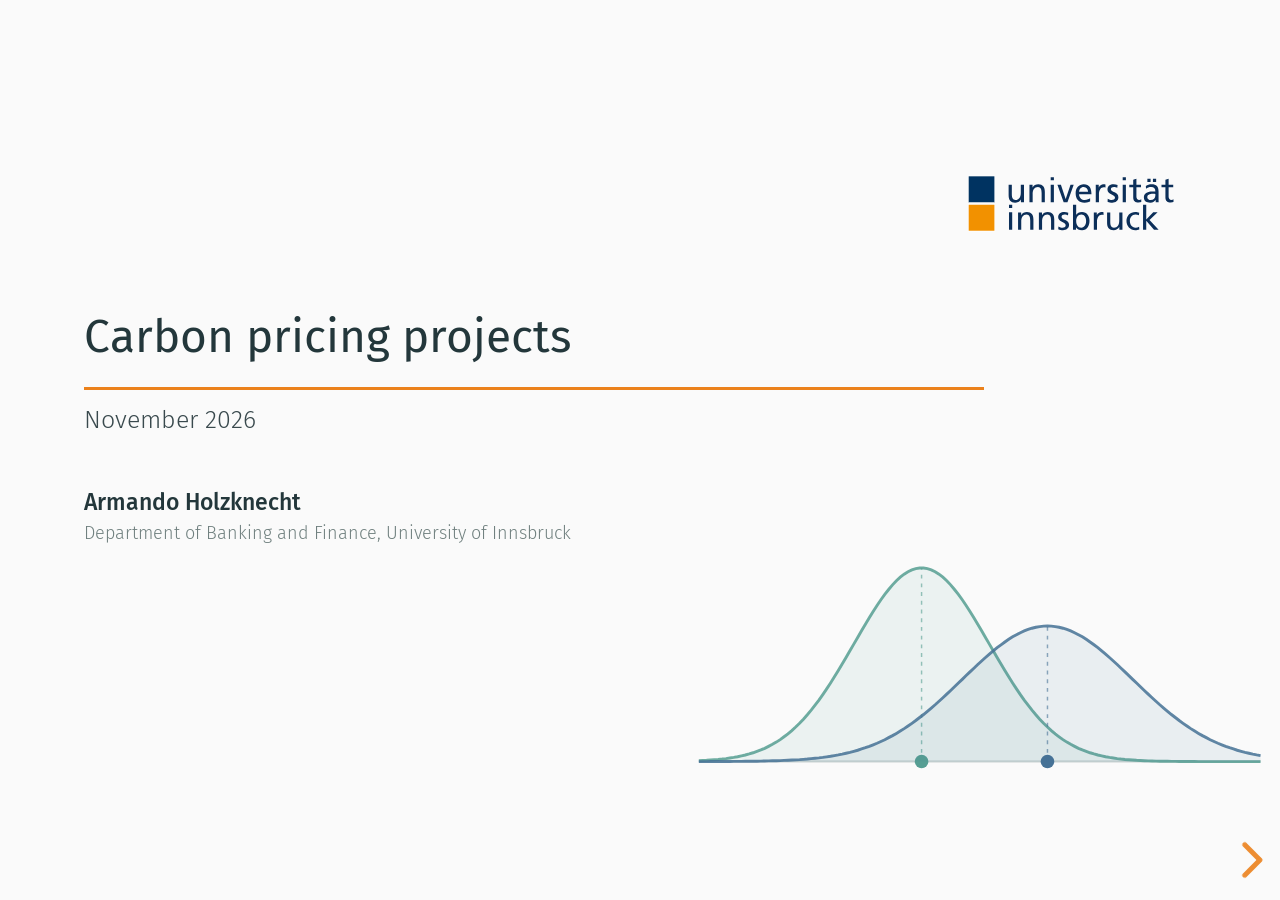
==== talks/2026-11-carbon-pricing/index.html @ 60857ce8 "Add combined carbon-pricing deck, linked from the MBS talk Co-Authored-By: Claude Opus 5.5 <noreply@" ====
<!doctype html>
<html lang="en">
<head>
<meta charset="utf-8">
<meta name="viewport" content="width=device-width, initial-scale=1.0">
<title>Carbon pricing projects</title>
<meta name="author" content="Armando Holzknecht">
<meta name="description" content="Slides on two carbon-pricing projects, November 2026. Prepared with the help of AI; speaker notes are AI-generated. Licensed under CC BY 4.0.">
<link rel="license" href="https://creativecommons.org/licenses/by/4.0/">
<link rel="stylesheet" href="lib/reset.css">
<link rel="stylesheet" href="lib/reveal.css">
<link rel="stylesheet" href="css/theme.css">
</head>
<body>
<div class="reveal">
  <div class="slides">

  <!-- ============ TITLE ============ -->
  <section data-no-chrome data-fig="title-deco">
    <div class="title-slide">
      <div class="title-deco figmount"></div>
      <div class="t-logo"><img src="assets/logos/uibk.svg" alt="University of Innsbruck"></div>
      <div class="title-main">
        <h1>Carbon pricing projects</h1>
        <div class="title-rule"></div>
        <div class="title-sub">November 2026</div>
        <div class="title-author">Armando Holzknecht</div>
        <div class="title-inst">Department of Banking and Finance, University of Innsbruck</div>
      </div>
    </div>
    <aside class="notes">
      Two projects on public support for carbon pricing: a many-designs study with 55 behavioral interventions on real-world
      support for carbon pricing in the U.S., and two preregistered studies on the Austrian Klimabonus, a salient carbon
      dividend, before and after its abolition.
    </aside>
  </section>

  <!-- ==================== PART 1 · MANYDESIGNSCARBON ==================== -->
  <!-- Source: the ManyDesignsCarbon deck in I:\Projects\MDC\_Presentation\reveal (slide text kept, frame titles as names,
       figures run unchanged through js/mdc-bridge.js) -->
  <section id="p1" data-no-chrome>
    <div class="section-slide p1">
      <h1>Fifty-five Crowdsourced Designs Assessing Carbon Pricing Support in the U.S.</h1>
      <div class="sec-authors">Armando Holzknecht<sup>*</sup>, Rene Schwaiger<sup>*</sup>, Esther Blanco, Jürgen Huber, Michael Kirchler, and 108 co-authors from 55 research teams</div>
      <div class="sec-links">
        <span>Nature Human Behaviour (forthcoming)</span><br>
        <span>Pre-registration (OSF):</span> <a href="https://osf.io/ujvdn">osf.io/ujvdn</a><br>
        <span>Interactive results and all 55 designs:</span> <a href="https://manydesignscarbon.online">manydesignscarbon.online</a>
      </div>
      <div class="secprog"><span></span></div>
    </div>
    <aside class="notes">
      * Joint first authors. Five project coordinators, 108 co-authors across 55 research teams, University of Innsbruck.
    </aside>
  </section>

  <!-- Motivation -->
  <section>
    <div class="frame">
      <div class="frametitle"><h2>Effective carbon pricing, limited public support</h2><div class="ftprog"><span></span></div></div>
      <div class="framebody">
        <ul class="blist">
          <li>A price on carbon is widely judged <b>effective and cost-efficient</b> <span class="cite">(Nordhaus 1992; Stechemesser et al. 2024)</span>, yet only <b>28%</b> of global emissions are priced, at ~<b>$19/t</b> against a social cost near <b>$120/t</b> <span class="cite">(World Bank 2025; EPA 2023)</span>.</li>
          <li>Prior evidence on the <b>effectiveness of nudges</b> in altering behavior raises concerns about <b>publication bias</b> and <b>backfiring</b> effects <span class="cite">(DellaVigna &amp; Linos 2022; Maier et al. 2022; Mertens et al. 2022)</span>.</li>
          <li>Most evidence focuses on <b>(pro-environmental) behavior</b> <span class="cite">(e.g., Allcott 2011; Tiefenbeck et al. 2019)</span>; support for <b>system-level policy</b>, measured with <b>real-world</b> outcomes, remains largely unexplored <span class="cite">(see Vlasceanu et al. 2024 and Dechezleprêtre et al. 2025 for stated support measures)</span>.</li>
        </ul>
        <div class="stmt fragment beamer" data-fragment-index="1" style="font-size:.74em">“What is the impact of behavioral interventions on <b>real-world support</b> for a price of carbon?”</div>
      </div>
    </div>
  </section>

  <!-- Many-designs approach -->
  <section>
    <div class="frame">
      <div class="frametitle"><h2>One question, many designs</h2><div class="ftprog"><span></span></div></div>
      <div class="framebody">
        <p class="lead">Instead of <i>“one team, one design, one dataset,”</i> the whole field designs the same experiment, run all at once <span class="cite">(Huber et al. 2023)</span>.</p>
        <ul class="blist">
          <li><b>Diverse by design:</b> many teams, randomly drawn from a pool of applicants (economics, psychology, and the behavioral sciences broadly), each contribute an <b>independent RCT</b> answering the exact same research question.</li>
          <li><b>Clean quantification of design heterogeneity</b> <span class="cite">(Holzmeister et al. 2024)</span>.</li>
        </ul>
        <div class="stmt fragment beamer" data-fragment-index="1">Each team designs an <b>intervention</b> and a <b>control</b> condition, and proposes an <b>observed real-world</b> outcome that measures support for carbon pricing.</div>
        <div class="statrow fragment beamer" data-fragment-index="1">
          <div class="stat"><span class="val">135</span><span class="lab">teams applied</span></div>
          <div class="stat"><span class="val accent">55</span><span class="lab">designs run</span></div>
          <div class="stat"><span class="val">19,558</span><span class="lab">US participants</span></div>
          <div class="stat"><span class="val">110</span><span class="lab">conditions (55×2)</span></div>
        </div>
      </div>
    </div>
  </section>

  <!-- Experimental protocol -->
  <section data-fig="mdc-flow">
    <div class="frame">
      <div class="frametitle"><h2>Experimental protocol</h2><div class="ftprog"><span></span></div></div>
      <div class="framebody"><div class="figwrap"><div class="figmount"></div></div></div>
    </div>
    <div class="fragment" data-figstep="1" style="display:none"></div>
    <div class="fragment" data-figstep="2" style="display:none"></div>
    <div class="fragment" data-figstep="3" style="display:none"></div>
    <div class="fragment" data-figstep="4" style="display:none"></div>
    <div class="fragment" data-figstep="5" style="display:none"></div>
  </section>

  <!-- Methodology -->
  <section data-fig="mdc-method">
    <div class="frame">
      <div class="frametitle"><h2>Methodology: standardize, then meta-analyze</h2><div class="ftprog"><span></span></div></div>
      <div class="framebody"><div class="figwrap"><div class="figmount"></div></div></div>
    </div>
    <div class="fragment" data-figstep="1" style="display:none"></div>
    <div class="fragment" data-figstep="2" style="display:none"></div>
    <div class="fragment" data-figstep="3" style="display:none"></div>
    <div class="fragment" data-figstep="4" style="display:none"></div>
  </section>

  <!-- Figure 1 -->
  <section data-fig="mdc-fig1">
    <div class="frame">
      <div class="frametitle"><h2>Intervention and outcome features</h2><div class="ftprog"><span></span></div></div>
      <div class="framebody"><div class="figwrap"><div class="figmount"></div></div></div>
    </div>
    <div class="fragment" data-figstep="1" style="display:none"></div>
    <div class="fragment" data-figstep="2" style="display:none"></div>
    <div class="fragment" data-figstep="3" style="display:none"></div>
    <div class="fragment" data-figstep="4" style="display:none"></div>
    <div class="fragment" data-figstep="5" style="display:none"></div>
    <div class="fragment" data-figstep="6" style="display:none"></div>
  </section>

  <!-- Figure 3 (forest) -->
  <section data-fig="mdc-fig3">
    <div class="frame">
      <div class="frametitle"><h2>Expectations versus observed effects across 55 designs</h2><div class="ftprog"><span></span></div></div>
      <div class="framebody bare" style="padding-bottom:32px"><div class="figwrap"><div class="figmount"></div></div></div>
    </div>
    <div class="fragment" data-figstep="1" style="display:none"></div>
    <div class="fragment" data-figstep="2" style="display:none"></div>
    <div class="fragment" data-figstep="3" style="display:none"></div>
    <div class="fragment" data-figstep="4" style="display:none"></div>
    <div class="fragment" data-figstep="5" style="display:none"></div>
    <div class="fragment" data-figstep="6" style="display:none"></div>
  </section>

  <!-- Figure 2 -->
  <section data-fig="mdc-fig2">
    <div class="frame">
      <div class="frametitle"><h2>Pooled effects</h2><div class="ftprog"><span></span></div></div>
      <div class="framebody"><div class="figwrap"><div class="figmount"></div></div></div>
    </div>
    <div class="fragment" data-figstep="1" style="display:none"></div>
    <div class="fragment" data-figstep="2" style="display:none"></div>
    <div class="fragment" data-figstep="3" style="display:none"></div>
  </section>

  <!-- Figure 4 -->
  <section data-fig="mdc-fig4">
    <div class="frame">
      <div class="frametitle"><h2>Moderators of the effects</h2><div class="ftprog"><span></span></div></div>
      <div class="framebody"><div class="figwrap"><div class="figmount"></div></div></div>
    </div>
    <div class="fragment" data-figstep="1" style="display:none"></div>
    <div class="fragment" data-figstep="2" style="display:none"></div>
    <div class="fragment" data-figstep="3" style="display:none"></div>
    <div class="fragment" data-figstep="4" style="display:none"></div>
  </section>

  <!-- Implications -->
  <section>
    <div class="frame">
      <div class="frametitle"><h2>Implications</h2><div class="ftprog"><span></span></div></div>
      <div class="framebody top" style="padding-top:20px">
        <div class="group">
          <h3>What we find</h3>
          <ul class="blist tight">
            <li>Small but statistically significant meta-effects (Cohen's <i>d</i> ≈ <b>0.04–0.08</b>; 1.1–2.4 pp); at the study level most effects are <b>indistinguishable from zero</b>.</li>
            <li>Teams themselves and their peers were systematically <b>overconfident</b> about the effects <span class="cite">(see e.g., Menkveld et al. 2023; König-Kersting et al. 2025)</span>.</li>
          </ul>
        </div>
        <div class="group fragment beamer" data-fragment-index="1">
          <h3>Why are effects smaller than reported in prior work?</h3>
          <ul class="blist tight">
            <li>Preferences on carbon pricing may be <b>rigid</b> and not easily moved <span class="cite">(Mildenberger et al. 2022; Dechezleprêtre et al. 2025)</span>.</li>
            <li>Interventions may be <b>less effective for system-level policy</b> than for individual behaviour <span class="cite">(Bergquist et al. 2023; Sinclair et al. 2025)</span>.</li>
            <li>Prior estimates are likely <b>inflated by publication bias</b>, which may also <b>anchor researchers' miscalibrated beliefs</b> <span class="cite">(Scheel et al. 2021; Borjas &amp; Breznau 2026)</span>.</li>
          </ul>
        </div>
        <div class="stmt fragment beamer" data-fragment-index="2">Reporting only the significant studies would <b>inflate</b> the pooled estimate roughly <b>3.5-fold</b>: full-sample <i>d</i> = <b>0.063</b>, <i>d</i> = <b>0.22</b> if only “sig.” studies were reported (<i>k</i> = 12); stated support: 0.076 → 0.26.</div>
      </div>
    </div>
  </section>

  <!-- Limitations -->
  <section>
    <div class="frame">
      <div class="frametitle"><h2>Limitations</h2><div class="ftprog"><span></span></div></div>
      <div class="framebody">
        <ul class="blist">
          <li>Some real-world proxies may carry <b>mechanical</b> features; conservatively excluding 7 still leaves a detectable effect (<i>d</i> = <b>0.049</b>, <i>k</i> = 48).</li>
          <li>Inference rests on the <b>meta-effect</b>; individual studies are low-powered for effects this small.</li>
          <li><b>55 of 135</b> teams were run, randomly selected to avoid selection bias.</li>
          <li><b>US-only</b> sample; cross-cultural and cross-context generalization remains open.</li>
        </ul>
      </div>
    </div>
  </section>

  <!-- Takeaway -->
  <section>
    <div class="frame">
      <div class="frametitle"><h2>Takeaway</h2><div class="ftprog"><span></span></div></div>
      <div class="framebody">
        <p class="takeaway">Behavioral interventions raise support for carbon pricing, but only <b>very modestly</b>, and, importantly, by <b>less than researchers expect</b>.</p>
        <div class="stmt">The many-designs approach aggregates independent studies into one collectively and transparently reported estimate (alongside the non-negligible heterogeneity of on-par designs).</div>
        <div class="qr-row">
          <img src="assets/qr.svg" alt="QR code: manydesignscarbon.online">
          <div class="qr-lab"><a href="https://manydesignscarbon.online">manydesignscarbon.online</a><br><span>Interactive results and all 55 designs.</span><br><span class="fund">Funded by the Austrian Science Fund (FWF), SFB F63 (10.55776/F63).</span></div>
          <img class="fwf" src="assets/logos/fwf-new.svg" alt="Austrian Science Fund (FWF)" onerror="this.style.display='none'">
        </div>
      </div>
    </div>
  </section>

  <!-- Co-authors -->
  <section data-fig="mdc-authors">
    <div class="frame">
      <div class="frametitle"><h2>55 research teams · 108 co-authors</h2><div class="ftprog"><span></span></div></div>
      <div class="framebody bare" style="padding-bottom:32px"><div class="figwrap"><div class="figmount"></div></div></div>
    </div>
  </section>

  <!-- ==================== PART 2 · SALIENT CARBON DIVIDENDS ==================== -->
  <!-- Source: Schwaiger, Benda, Blanco, Holzknecht, Huber & Kirchler (slides and notes verbatim from the earlier deck) -->
  <section id="p2" data-no-chrome>
    <div class="section-slide p2">
      <h1>Salient carbon dividends are not enough to generate widespread support for carbon pricing</h1>
      <div class="sec-authors">Rene Schwaiger, Julian Benda, Esther Blanco, Armando Holzknecht, Juergen Huber, Michael Kirchler</div>
      <div class="sec-links">
        <span>Preregistration Study 1:</span> <a href="https://doi.org/10.17605/OSF.IO/ZFVKE">doi.org/10.17605/OSF.IO/ZFVKE</a><br>
        <span>Preregistration Study 2:</span> <a href="https://doi.org/10.17605/OSF.IO/BN82W">doi.org/10.17605/OSF.IO/BN82W</a><br>
        <span>OSF project:</span> <a href="https://osf.io/zv4p5/">osf.io/zv4p5</a>
      </div>
      <div class="secprog"><span></span></div>
    </div>
  </section>

  <!-- 4 · Motivation -->
  <section>
    <div class="frame">
      <div class="frametitle"><h2>Carbon pricing and revenue recycling</h2><div class="ftprog"><span></span></div></div>
      <div class="framebody">
        <ul class="blist">
          <li>Building public support for carbon pricing is widely recognized as one of the central challenges of current climate policy.</li>
          <li>Expected financial costs, distributional fairness concerns, and distrust in how revenues are used are central determinants of support <span class="cite">(Dechezleprêtre et al., 2025)</span>.</li>
          <li class="fragment beamer" data-fragment-index="1">Revenue recycling through carbon dividends, that is, returning carbon tax proceeds to citizens, has been proposed to increase acceptability.</li>
          <li class="fragment beamer" data-fragment-index="2">Canada and Switzerland <span class="cite">(Mildenberger et al., 2022)</span>: low public awareness of the dividend, substantial underestimation of dividend amounts, only modest effects of individualized information on support.
            <ul class="blist"><li>Attributed mostly to the low salience of the payment mechanism: rebates embedded in income tax returns (Canada) or deducted from health insurance premiums (Switzerland).</li></ul>
          </li>
          <li class="fragment beamer" data-fragment-index="3">Whether a more visible dividend design would produce different patterns of awareness and support remains open.</li>
        </ul>
      </div>
    </div>
    <aside class="notes">
      Mildenberger et al. analyzed the only two countries with implemented carbon tax dividend programs at the time.
      They attribute the low awareness and limited support mostly to the low salience of the payment mechanism.
      Our question: would a more visible dividend produce different patterns? Austria provides exactly that setting.
    </aside>
  </section>

  <!-- 5 · Klimabonus -->
  <section data-fig="co2-timeline">
    <div class="frame">
      <div class="frametitle"><h2>The Austrian Klimabonus</h2><div class="ftprog"><span></span></div></div>
      <div class="framebody top" style="padding-top:18px;padding-bottom:34px">
        <ul class="blist tight" style="flex:0 0 auto">
          <li style="font-size:.7em">Introduced alongside Austria’s CO<sub>2</sub> pricing reform in October 2022: an annual lump-sum transfer to every resident over three consecutive years (2022–2024).</li>
          <li style="font-size:.7em">Prominently communicated through a nationwide government campaign; paid out automatically to bank accounts or by post as a physical voucher.</li>
          <li style="font-size:.7em">2024: €145 per adult in well-connected urban municipalities to €290 in the most rural areas; children under 18 received half the adult amount.</li>
          <li class="fragment beamer" data-fragment-index="1" style="font-size:.7em">Abolished from 2025 onward, officially attributed to fiscal reasons, while the carbon tax remained in place.</li>
        </ul>
        <div class="figwrap" style="margin-top:6px"><div class="figmount"></div></div>
      </div>
    </div>
    <div class="fragment" data-figstep="1" data-fragment-index="1" style="display:none"></div>
    <div class="fragment" data-figstep="2" data-fragment-index="2" style="display:none"></div>
    <div class="fragment" data-figstep="3" data-fragment-index="3" style="display:none"></div>
    <aside class="notes">
      The carbon price started at 30 euro per tonne, rose to 32.50 in 2023, 45 in 2024 and 55 in 2025; it stays fixed at 55
      until 2028, when pricing moves to the EU-ETS II. The Klimabonus combined a universal base amount with a regional
      top-up inversely related to public transport access. A family of two adults and two children received 435 euro in
      Vienna and up to 870 euro in the most rural areas. First click: the abolition; then Study 1 and Study 2, one click each. Study 1, shortly after the third
      payment, identifies the effect of information on support; Study 2, after the abolition, measures knowledge and
      support again with the Study 1 baseline protocol.
    </aside>
  </section>

  <!-- 6 · Design -->
  <section data-fig="co2-design">
    <div class="frame">
      <div class="frametitle"><h2>Two preregistered studies</h2><div class="ftprog"><span></span></div></div>
      <div class="framebody" style="padding-top:14px;padding-bottom:36px">
        <div class="figwrap"><div class="figmount"></div></div>
        <div class="stmt p1 fragment beamer" data-fragment-index="6" style="flex:0 0 auto;margin-top:8px">Both studies were preregistered, and sample sizes were based on power calculations.</div>
      </div>
    </div>
    <div class="fragment" data-figstep="1" data-fragment-index="1" style="display:none"></div>
    <div class="fragment" data-figstep="2" data-fragment-index="2" style="display:none"></div>
    <div class="fragment" data-figstep="3" data-fragment-index="3" style="display:none"></div>
    <div class="fragment" data-figstep="4" data-fragment-index="4" style="display:none"></div>
    <div class="fragment" data-figstep="5" data-fragment-index="5" style="display:none"></div>
    <aside class="notes">
      Both samples are representative of the Austrian adult population (quotas for age, gender, federal state and education).
      Study 1, November 2024, shortly after the third Klimabonus payment: a three-arm randomized survey experiment,
      recruited by Bilendi &amp; Respondi. Clicks two to four show the verbatim information screens of each condition (Baseline, Tax, Tax + KB; the screens build on each other); the information
      was conveyed in plain language with info-graphics, and after each knowledge question all participants received a
      brief clarification of the correct answer. The information treatments identify the effect of information about the
      tax and the dividend, not the direct effect of receiving the dividend. Study 2, March 2026, after the abolition,
      follows the Study 1 baseline protocol; sample recruited by Norstat. Power: Study 1 target of 1,600 gave 80% power for d or h = 0.22;
      Study 2 planned about 1,200 gave about 75% power for a point-biserial correlation of 0.10 (about d = 0.20); both at alpha = 0.005.
      Preregistrations: OSF ZFVKE (Study 1) and BN82W (Study 2 addendum).
    </aside>
  </section>

  <!-- 7 · Outcomes -->
  <section>
    <div class="frame">
      <div class="frametitle"><h2>Outcome measures</h2><div class="ftprog"><span></span></div></div>
      <div class="framebody top" style="padding-top:20px">
        <div class="group">
          <h3>Real-world behavioral proxies</h3>
          <ul class="blist">
            <li><b>Donation:</b> allocate between €0 and €200 of a potential €200 lottery prize to ForTomorrow, an organization that retires allowances from the EU Emissions Trading System.</li>
            <li><b>Letter:</b> sign a letter to the Austrian Federal Ministry advocating an increase in the carbon price to its estimated social cost of €110 per tonne.</li>
          </ul>
        </div>
        <div class="group fragment beamer" data-fragment-index="1">
          <h3>Stated support and perceptions</h3>
          <ul class="blist">
            <li><b>Stated support</b> for the carbon tax in place, for the announced increase from €45 to €55, and for raising the price to €110 per tonne, each on a five-point scale from strong opposition to strong support (coded 1 to 5).</li>
            <li><b>Perceptions:</b> effectiveness, fairness, burden on low-income households, and the effect on one’s own household.</li>
          </ul>
        </div>
        <div class="group fragment beamer" data-fragment-index="2">
          <h3>Policy knowledge</h3>
          <ul class="blist">
            <li><b>Study 1:</b> whether a carbon tax exists, how its revenue is used, and how the Klimabonus is paid (knowledge index, 0 to 3).</li>
            <li><b>Study 2:</b> whether the tax remained in place, whether its revenue now enters the general government budget, and whether respondents received a Klimabonus in 2025 or expect one in 2026.</li>
          </ul>
        </div>
        <div class="stmt p1 fragment beamer" data-fragment-index="3" style="margin-top:10px">The registered two-sided significance threshold of α = 0.005 is used throughout. The threshold 0.005 ≤ <i>P</i> &lt; 0.05 is considered as suggestive and <i>P</i> ≥ 0.05 as not statistically significant.</div>
      </div>
    </div>
    <aside class="notes">
      Ten respondents were selected as lottery winners and their chosen donations were implemented. A signature counts only
      if the provider verified the submitted name. The support items follow Mildenberger et al.; the perception items follow
      Dechezleprêtre et al. Scale labels in the German survey: "Stark dagegen" to "Stark dafür" (planned increase),
      "Lehne stark ab" to "Unterstütze stark" (110 euro). The target of 1,600 respondents provided 80% power to detect a
      pairwise standardized difference of 0.22 at alpha = 0.005.
    </aside>
  </section>

  <!-- 8 · Fig 1 -->
  <section data-fig="co2-fig1">
    <div class="frame">
      <div class="frametitle"><h2>Support for the carbon tax</h2><div class="ftprog"><span></span></div></div>
      <div class="framebody">
        <div class="figwrap"><div class="figmount"></div></div>
      </div>
    </div>
    <div class="fragment" data-figstep="1" style="display:none"></div>
    <div class="fragment" data-figstep="2" style="display:none"></div>
    <aside class="notes">
      Means or proportions with 95% confidence intervals, Study 1 Baseline (n = 503) and Study 2 (n = 1,105); solid bars
      Study 1, striped bars Study 2. Bar lengths should not be compared across outcome types.
      Study 1 Baseline: residents donated an average of 26.5 EUR and 22.1% signed the policy support letter; mean stated
      support 2.62 for the carbon tax in place and 2.21 for increasing the tax to the social cost of carbon (110 euro per
      tonne, about 120 USD, as suggested by the EPA). In an exploratory within-person comparison, support was higher for the
      more humble planned increase to 55 euro (2.45) than for the social-cost increase (paired difference 0.241,
      P &lt; 0.0001); 27.0% versus 20.7% rather or strongly in support.
      After the abolition (Study 2): donations 26.52 vs 26.54 EUR, letter signing 18.8% vs 22.1%, support for the tax in
      place 2.71 vs 2.62. The only cross-study difference reaching P &lt; 0.005 concerned support for the social-cost increase
      (2.40 vs 2.21; uncontrolled standardized difference 0.174, P = 0.0026; controlled 0.148, P = 0.00086).
      Support for reinstating the Klimabonus: 3.69, about one point higher than any other stated-support measure;
      60.2% (631 of 1,048) rather or strongly support reinstatement. The samples were independently recruited;
      differences between them are descriptive, not causal effects of the policy change.
    </aside>
  </section>

  <!-- 9 · Fig 2 -->
  <section data-fig="co2-fig2">
    <div class="frame">
      <div class="frametitle"><h2>Policy knowledge</h2><div class="ftprog"><span></span></div></div>
      <div class="framebody">
        <div class="figwrap"><div class="figmount"></div></div>
      </div>
    </div>
    <div class="fragment" data-figstep="1" style="display:none"></div>
    <div class="fragment" data-figstep="2" style="display:none"></div>
    <div class="fragment" data-figstep="3" style="display:none"></div>
    <aside class="notes">
      One quadrant per click. Complete response distributions; dark outlines mark the response coded as correct in each
      study, which differs for revenue use because the Klimabonus was abolished. After each question, participants received
      a brief clarification of the correct answer.
      Baseline: 72.6% knew that Austria levied a carbon tax, so about 1 in 4 residents did not know they had been paying a
      carbon tax in place since 2022. Only 13.9% correctly identified the use of its revenues to be a dividend. After being
      told that revenues fund the dividend, 33.9% identified the payment channel (additional Study 1 question).
      Early 2026: 71.4% knew the tax existed; 33.6% correctly identified the general government budget; 59.4% correctly
      reported no Klimabonus in 2025 while 25.2% believed they had received one; 56.9% correctly expected none in 2026.
    </aside>
  </section>

  <!-- 10 · Fig 3 -->
  <section data-fig="co2-fig3">
    <div class="frame">
      <div class="frametitle"><h2>Perceptions of the carbon-pricing policy</h2><div class="ftprog"><span></span></div></div>
      <div class="framebody">
        <div class="figwrap"><div class="figmount"></div></div>
      </div>
    </div>
    <div class="fragment" data-figstep="1" style="display:none"></div>
    <div class="fragment" data-figstep="2" style="display:none"></div>
    <div class="fragment" data-figstep="3" style="display:none"></div>
    <aside class="notes">
      One quadrant per click. Study 1: 32.4% strongly disagreed with the carbon tax being effective and 35.0% strongly disagreed with it being fair;
      68.4% rather or strongly agreed that the tax placed disproportionate burden on low-income households; own household:
      44.5% no perceived effect, 49.7% clearly or moderately worse off, 5.8% moderately or clearly better off.
      Study 2: the most frequent effectiveness response is neither (31.6%); strong disagreement is the most frequent fairness
      response (30.0%); 67.7% agree the tax burdens low-income households. None of the cross-study differences in
      perceptions reached P &lt; 0.05.
    </aside>
  </section>

  <!-- 11 · Fig 4 -->
  <section data-fig="co2-fig4">
    <div class="frame">
      <div class="frametitle"><h2>Effects of information on support, knowledge and perceptions</h2><div class="ftprog"><span></span></div></div>
      <div class="framebody">
        <div class="figwrap"><div class="figmount"></div></div>
      </div>
    </div>
    <div class="fragment" data-figstep="1" style="display:none"></div>
    <div class="fragment" data-figstep="2" style="display:none"></div>
    <div class="fragment" data-figstep="3" style="display:none"></div>
    <aside class="notes">
      Fully covariate controlled models: 30 common covariates plus regional Klimabonus-group fixed effects (n = 1,310 to
      1,312). Thick lines 95% CIs, thin lines 99.5% CIs matching alpha = 0.005; circles Tax, diamonds Tax + KB.
      Neither information treatment affected any support outcome at the prespecified threshold of alpha = 0.005.
      Controlled models give suggestive evidence of small increases in support for the tax in place and the planned
      increase (0.101 to 0.130 SD), and tax-only information suggestively reduced letter signing (h = -0.130, P = 0.037);
      no univariate contrast reached P &lt; 0.05.
      Exploratory item-level analysis: Tax + KB increased correct identification of how the dividend was paid, by bank
      transfer or postal voucher (h = 0.206, P = 0.0018), but did not produce a broader improvement in policy knowledge.
      Mediation: all absolute estimated indirect effects via knowledge were below 0.011 standard deviations.
      The treatments have features that could be interpreted as a best case for communication interventions.
    </aside>
  </section>

  <!-- 12 · Fig 5 part 1 -->
  <section data-fig="co2-fig5" data-fig-opts='{"part":1}'>
    <div class="frame">
      <div class="frametitle"><h2>Correlates of carbon-pricing support</h2><div class="ftprog"><span></span></div></div>
      <div class="framebody">
        <div class="figwrap"><div class="figmount"></div></div>
      </div>
    </div>
    <aside class="notes">
      Exploratory pooled associations with support in Study 1 and Study 2 (Study 1 Baseline plus Study 2). Continuous
      variables over one SD, binary variables between categories; effects standardized. Dark-green knowledge rows: pooled
      models with both knowledge measures; lighter green: separate Study 1 and Study 2 models. One star 0.005 &lt;= P &lt; 0.05,
      two stars P &lt; 0.005.
      No significant association of correct knowledge with either real-world measure of support. While the dividend was in
      place, correctly identifying the dividend was suggestively positively associated with stated support (0.249 and 0.250
      outcome SD); after its abolition, knowing that revenue goes to the general budget was suggestively negatively associated
      with stated support (-0.154 and -0.115 SD). Being more right-wing: negatively associated with stated support at
      P &lt; 0.005, suggestively with donations and letter signing. Government trust: positive with both stated-support
      outcomes (P &lt; 0.0001) and suggestively with donations.
    </aside>
  </section>

  <!-- 13 · Fig 5 part 2 -->
  <section data-fig="co2-fig5" data-fig-opts='{"part":2}'>
    <div class="frame">
      <div class="frametitle"><h2>Correlates of carbon-pricing support</h2><div class="ftprog"><span></span></div></div>
      <div class="framebody">
        <div class="figwrap"><div class="figmount"></div></div>
      </div>
    </div>
    <aside class="notes">
      Willingness to drive less was positively associated with all four outcomes (standardized associations 0.099 to 0.181;
      all P &lt; 0.005). Willingness to buy an electric vehicle and belief that climate change is human-caused: positive for
      both stated-support outcomes, suggestive for one real-world measure. Most climate-risk perceptions, current consumption
      habits, and other stated mitigation intentions showed no consistent significant associations. Direct comparisons
      showed no significant difference in association strength between willingness to drive less and political orientation
      (all P &gt;= 0.061). Among risk perceptions only drought and heat risk was associated with support, and only for the
      tax in place (0.108 SD, P = 0.00076).
    </aside>
  </section>

  <!-- 14 · Discussion P1 -->
  <section>
    <div class="frame">
      <div class="frametitle"><h2>Discussion</h2><div class="ftprog"><span></span></div></div>
      <div class="framebody">
        <ul class="blist">
          <li>Support for the carbon tax was low while the dividend was in place and remained low after its removal; knowledge of the dividend was severely limited throughout, despite its design elements that foster visibility.</li>
          <li class="fragment beamer" data-fragment-index="1">Information campaigns to the general public may have limited potential to foster support for carbon pricing.</li>
          <li class="fragment beamer" data-fragment-index="2">Willingness to drive less and political views are stronger predictors of support for carbon pricing than knowledge about the carbon tax or dividend.</li>
          <li class="fragment beamer" data-fragment-index="3">The constraints on carbon tax support are not specific to low-salience dividends but appear to reflect a more fundamental opposition to carbon pricing.</li>
        </ul>
      </div>
    </div>
    <aside class="notes">
      Caveat: the knowledge measures capture awareness of the fiscal link between tax and payment, not recall of having received
      the Klimabonus. But the treatments were designed to close precisely this gap and made clear that most citizens would be
      net beneficiaries; even then support did not meaningfully increase. Modifying support for climate policies may be harder
      than modifying individual mitigation choices. Open question: what, if anything, can build durable support.
    </aside>
  </section>

  <!-- ==================== CLOSING ==================== -->
  <section data-no-chrome>
    <div class="standout-slide">
      <h1>Thank you</h1>
      <div class="so-sub">armando.holzknecht@uibk.ac.at</div>
      <div class="so-lic">Slides licensed under <a href="https://creativecommons.org/licenses/by/4.0/">CC BY 4.0</a> · prepared with the help of AI (Claude, Anthropic)</div>
    </div>
  </section>

  <!-- Backup: ManyDesignsCarbon robustness -->
  <section data-fig="mdc-robustness">
    <div class="frame">
      <div class="frametitle"><h2>Robustness</h2><span class="ft-tag">Backup</span><div class="ftprog"><span></span></div></div>
      <div class="framebody bare" style="padding-bottom:32px"><div class="figwrap"><div class="figmount"></div></div></div>
    </div>
    <div class="fragment" data-figstep="1" style="display:none"></div>
    <div class="fragment" data-figstep="2" style="display:none"></div>
    <div class="fragment" data-figstep="3" style="display:none"></div>
    <div class="fragment" data-figstep="4" style="display:none"></div>
    <div class="fragment" data-figstep="5" style="display:none"></div>
    <div class="fragment" data-figstep="6" style="display:none"></div>
    <aside class="notes">
      Multiverse: two pre-registered forks give 32 specifications per design. Ridge: each design's Cohen's d across all
      specifications (Figure S8). Specification curve: effect, heterogeneity and choices per specification (Figure S7).
      GOSH: meta-analyses of a million random subsets of the designs; the pooled effect versus heterogeneity stays a tight
      cloud. Leave-one-out: omitting any single design barely moves the estimate.
    </aside>
  </section>

  <section>
    <div class="frame">
      <div class="frametitle"><h2>References</h2><div class="ftprog"><span></span></div></div>
      <div class="framebody top">
        <div class="refs-grid" id="refsMount"></div>
      </div>
    </div>
  </section>

  <section>
    <div class="frame">
      <div class="frametitle"><h2>References</h2><div class="ftprog"><span></span></div></div>
      <div class="framebody top">
        <div class="refs-grid" id="refsMount2"></div>
      </div>
    </div>
  </section>

  <section>
    <div class="frame">
      <div class="frametitle"><h2>Disclaimer</h2><div class="ftprog"><span></span></div></div>
      <div class="framebody">
        <div class="stmt" style="font-size:.8em">
          <p>This presentation was prepared with the help of AI: Claude (Anthropic) wrote the HTML, CSS and JavaScript, laid out the slides and redrew the figures from the papers’ data and published figures. The slide text follows the wording of the underlying manuscripts; the speaker notes are AI-generated and may contain errors.</p>
          <p style="margin-top:.7em">The publications and preregistrations are authoritative: where the slides or notes differ from them, the publications prevail, and the papers, not the slides, should be cited. The author is responsible for the content.</p>
        </div>
      </div>
    </div>
  </section>

  </div><!-- /.slides -->
  <div class="deck-header"></div>
  <div class="deck-footer">
    <span class="ft-title">Armando Holzknecht · Carbon pricing projects</span>
    <span class="ft-page"></span>
  </div>
</div><!-- /.reveal -->

<script src="js/core.js"></script>
<script src="js/data.js"></script>
<script src="js/mdc-core.js"></script>
<script src="js/mdc-data.js"></script>
<script src="js/figures/deco.js"></script>
<script src="js/figures/co2_policy.js"></script>
<script src="js/figures/co2_fig1.js"></script>
<script src="js/figures/co2_heat.js"></script>
<script src="js/figures/co2_fig4.js"></script>
<script src="js/figures/co2_fig5.js"></script>
<script src="js/figures/mdc/flow.js"></script>
<script src="js/figures/mdc/method.js"></script>
<script src="js/figures/mdc/fig1.js"></script>
<script src="js/figures/mdc/fig3.js"></script>
<script src="js/figures/mdc/fig2.js"></script>
<script src="js/figures/mdc/fig4.js"></script>
<script src="js/figures/mdc/figS8.js"></script>
<script src="js/figures/mdc/robustness.js"></script>
<script src="js/figures/mdc/authors.js"></script>
<script src="js/mdc-bridge.js"></script>
<script src="lib/reveal.js"></script>
<script src="lib/plugin/notes/notes.js"></script>
<script>
  var DECK_TITLE = 'Armando Holzknecht · Carbon pricing projects';
  var SNAP = /snapshot=1/.test(location.search);
  var QA = (location.search.match(/qa=(\d+)/) || [])[1];
  if (QA != null) PSD.qaStatic = true;
  var deck = new Reveal({
    width:1280, height:720, margin:0, minScale:0.2, maxScale:2.0,
    hash:true, slideNumber:false, controls:true, progress:false,
    transition: QA != null ? 'none' : 'slide', transitionSpeed:'default', backgroundTransition:'fade',
    pdfSeparateFragments:false, pdfMaxPagesPerSlide:1, scrollActivationWidth:null,
    plugins:[ RevealNotes ]
  });
  window.deck = deck;
  PSD.initDriver(deck);

  function startDeck(){
    PSD.prepareFragments();
    deck.initialize().then(function(){
      populateRefs();
      if (SNAP) { buildSnapshot(); return; }
      initChrome();
      if (QA != null) {
        document.documentElement.classList.add('qa-static');
        deck.slide(+QA, 0, 99);
        deck.layout();
      }
    });
  }
  if (document.fonts && document.fonts.load) {
    Promise.all([
      document.fonts.load('300 16px "Fira Sans"'),
      document.fonts.load('400 16px "Fira Sans"'),
      document.fonts.load('500 16px "Fira Sans"'),
      document.fonts.load('600 16px "Fira Sans"'),
      document.fonts.load('700 16px "Fira Sans"'),
      document.fonts.load('italic 400 16px "Fira Sans"')
    ]).then(startDeck, startDeck);
  } else { startDeck(); }

  function initChrome(){
    var secs = document.querySelectorAll('.reveal > .slides > section');
    var total = secs.length;
    var ff = document.querySelector('.reveal > .deck-footer');
    var hh = document.querySelector('.reveal > .deck-header');
    function sizeFooter(){
      var scale = (deck.getScale && deck.getScale()) || 1;
      var hoff = Math.max(0, (window.innerWidth - 1280 * scale) / 2);
      ff.style.height = (30 * scale) + 'px';
      ff.style.paddingLeft = (hoff + 56 * scale) + 'px';
      ff.style.paddingRight = (hoff + 56 * scale) + 'px';
      ff.style.fontSize = (13 * scale) + 'px';
      var voff = Math.max(0, (window.innerHeight - 720 * scale) / 2);
      hh.style.height = (voff + 1) + 'px';
    }
    function update(){
      var cur = deck.getCurrentSlide ? deck.getCurrentSlide() : null;
      if (!cur) return;
      var idx = Array.prototype.indexOf.call(secs, cur);
      var frac = total > 1 ? (idx / (total - 1)) : 0;
      document.querySelectorAll('.ftprog > span, .secprog > span').forEach(function(sp){ sp.style.width = (frac * 100) + '%'; });
      if (cur.hasAttribute('data-no-chrome')) { ff.classList.remove('show'); hh.classList.remove('show'); return; }
      ff.querySelector('.ft-page').textContent = (idx + 1) + ' / ' + total;
      ff.classList.add('show'); hh.classList.add('show'); sizeFooter();
    }
    deck.on('slidechanged', update);
    deck.on('resize', function(){ sizeFooter(); });
    window.addEventListener('resize', sizeFooter);
    update();
  }

  function buildSnapshot(){
    var secs = document.querySelectorAll('.reveal > .slides > section');
    var total = secs.length;
    document.documentElement.classList.add('qa-static', 'psd-snapshot', 'print-pdf');
    PSD.buildAll();
    secs.forEach(function(sec, idx){
      sec.querySelectorAll('.fragment').forEach(function(f){ f.classList.add('visible'); });
      sec.style.display = 'block'; sec.style.top = '0px'; sec.style.left = '0px';
      sec.style.transform = 'none'; sec.style.opacity = '1'; sec.style.visibility = 'visible';
      var frac = total > 1 ? (idx / (total - 1)) : 0;
      sec.querySelectorAll('.ftprog > span, .secprog > span').forEach(function(sp){ sp.style.width = (frac * 100) + '%'; });
      if (idx > 0 && !sec.hasAttribute('data-no-chrome') && !sec.querySelector('.print-footer')) {
        var f = document.createElement('div');
        f.className = 'print-footer';
        f.innerHTML = '<span>' + DECK_TITLE + '</span><span class="pf-page">' + (idx + 1) + ' / ' + total + '</span>';
        (sec.querySelector('.frame') || sec).appendChild(f);
      }
      sec.querySelectorAll('.figwrap, .figwrap .figmount').forEach(function(el){
        var h = el.getBoundingClientRect().height;
        if (h > 0) { el.style.flex = '0 0 auto'; el.style.height = h + 'px'; el.style.minHeight = '0'; }
      });
      sec.querySelectorAll('.figwrap .figmount > svg').forEach(function(svg){
        var r = svg.getBoundingClientRect();
        if (r.height > 0) { svg.style.width = r.width + 'px'; svg.style.height = r.height + 'px'; }
      });
    });
    var sl = document.querySelector('.reveal .slides');
    if (sl) { sl.style.transform = 'none'; sl.style.left = 'auto'; sl.style.top = 'auto'; }
    document.documentElement.setAttribute('data-snapshot-ready', String(total));
  }
  /* References: the ManyDesignsCarbon list (MDC.references), which also holds the two works cited
     in Part 2 (Dechezleprêtre et al. 2025; Mildenberger et al. 2022). */
  function populateRefs(){
    var m = document.getElementById('refsMount'), m2 = document.getElementById('refsMount2');
    if (!m || !window.MDC || !MDC.references || m.childElementCount) return;
    var items = MDC.references.slice().sort(function(a, b){
      return a.key.toLowerCase().localeCompare(b.key.toLowerCase());
    }).map(function(r){ return r.full; });
    var half = Math.ceil(items.length / 2);
    items.forEach(function(full, i){
      var d = document.createElement('div'); d.className = 'ref';
      d.innerHTML = '<span class="rn">' + (i + 1) + '</span><span>' + full + '</span>';
      (i < half ? m : m2).appendChild(d);
    });
  }
</script>
</body>
</html>
---- talks/2026-11-carbon-pricing/css/theme.css ----
/* ============================================================
   Carbon pricing projects - metropolis theme for reveal.js
   (from the PS template: Fira Sans, #23373B / #EB811B, frametitle progress bar)
   ============================================================ */

/* ---------- Fonts: Fira Sans (self-hosted) ---------- */
@font-face{font-family:'Fira Sans';font-weight:300;font-style:normal;font-display:swap;src:url('../fonts/fira-sans-300.woff2') format('woff2');}
@font-face{font-family:'Fira Sans';font-weight:400;font-style:normal;font-display:swap;src:url('../fonts/fira-sans-400.woff2') format('woff2');}
@font-face{font-family:'Fira Sans';font-weight:400;font-style:italic;font-display:swap;src:url('../fonts/fira-sans-400i.woff2') format('woff2');}
@font-face{font-family:'Fira Sans';font-weight:500;font-style:normal;font-display:swap;src:url('../fonts/fira-sans-500.woff2') format('woff2');}
@font-face{font-family:'Fira Sans';font-weight:600;font-style:normal;font-display:swap;src:url('../fonts/fira-sans-600.woff2') format('woff2');}
@font-face{font-family:'Fira Sans';font-weight:700;font-style:normal;font-display:swap;src:url('../fonts/fira-sans-700.woff2') format('woff2');}

:root{
  --bg:#FAFAFA; --dark:#23373B; --dark-2:#1A2A2D; --ink:#23373B; --ink-soft:#39494d;
  --muted:#70807f; --accent:#EB811B; --accent-soft:#F5AF63; --green:#14B03D;
  --line:#DCE0E0; --card:#FFFFFF; --titlebar-text:#FAFAFA;
  /* project colours (taken from the papers' own figures) */
  --p1:#3D6B91; --p2:#7470A8; --p3:#4E9A8E;
  /* one motion vocabulary for every in-slide animation */
  --motion:.62s; --ease:cubic-bezier(.22,.61,.36,1); --draw:1.15s;
}

html,body{width:100%;height:100%;margin:0;overflow:hidden;background:var(--bg);}

.reveal-viewport{background:var(--bg);}
.reveal{font-family:'Fira Sans',system-ui,sans-serif;font-size:30px;color:var(--ink);font-weight:300;-webkit-font-smoothing:antialiased;}
.reveal .slides{text-align:left;}
.reveal .slides section{height:100%;padding:0;top:0!important;}
.reveal h1,.reveal h2,.reveal h3{font-family:'Fira Sans',sans-serif;color:var(--dark);font-weight:400;line-height:1.12;margin:0;text-transform:none;}
.reveal p{line-height:1.4;margin:.4em 0;}
.reveal strong,.reveal b{font-weight:600;color:var(--dark);}
.reveal em,.reveal i{font-style:italic;}
/* reveal's reset.css puts sub/sup on the baseline at full size; restore them (no effect on line height) */
.reveal sub,.reveal sup{font-size:.7em;line-height:0;position:relative;vertical-align:baseline;}
.reveal sub{bottom:-.25em;} .reveal sup{top:-.45em;}
.reveal a{color:var(--accent);text-decoration:none;}
.alert{color:var(--accent);font-weight:500;}
.reveal .slides{perspective:none!important;}
.reveal .slides section{transform-style:flat!important;}
/* fragment layers: no compositing blur on scaled text */
.reveal .slides section .fragment{will-change:auto;}

/* ---------- Frame layout ---------- */
.frame{position:absolute;inset:0;display:flex;flex-direction:column;box-sizing:border-box;}
.frametitle{flex:0 0 auto;position:relative;background:var(--dark);padding:18px 56px 15px;box-sizing:border-box;}
.frametitle h2{color:var(--titlebar-text);font-weight:400;font-size:1.13em;letter-spacing:.005em;}
.frametitle .ft-tag{position:absolute;right:56px;top:50%;transform:translateY(-50%);font-size:14px;font-weight:500;
  letter-spacing:.14em;text-transform:uppercase;color:rgba(250,250,250,.55);}
.frametitle .ft-cite{position:absolute;right:40px;top:50%;transform:translateY(-50%);font-size:14px;font-weight:400;color:rgba(250,250,250,.72);max-width:620px;text-align:right;line-height:1.3;}
.ftprog{position:absolute;left:0;right:0;bottom:0;height:4px;background:rgba(250,250,250,.14);}
.ftprog span{display:block;height:100%;width:0;background:var(--accent);transition:width .5s var(--ease);}
.framebody{flex:1;min-height:0;display:flex;flex-direction:column;justify-content:center;padding:22px 56px 42px;box-sizing:border-box;}
.framebody.top{justify-content:flex-start;padding-top:28px;}

/* ---------- Bullets ---------- */
.blist{list-style:none;margin:.1em 0;padding:0;}
.blist li{position:relative;padding-left:1.1em;margin:.42em 0;font-size:.8em;line-height:1.36;color:var(--ink-soft);font-weight:300;}
.blist li::before{content:"\25B8";position:absolute;left:0;top:0;color:var(--accent);font-size:1em;}
.blist li b{font-weight:600;color:var(--dark);}
.blist .blist{margin:.25em 0 .1em;}
.blist .blist li{font-size:.9em;margin:.26em 0;padding-left:1.05em;}
.blist .blist li::before{content:"\25B9";color:var(--muted);}
.blist.tight li{margin:.3em 0;}
.blist.small li{font-size:.7em;}
.lead{font-size:.8em;color:var(--ink-soft);margin:0 0 .3em;}
.lead b{color:var(--dark);}

/* ---------- beamer-style text reveals: covered items already stand, flat light grey,
   and turn full colour on their click (\setbeamercovered{transparent}). Colour, not opacity,
   so nested items share one tone. QA and snapshot modes show everything in full colour. */
:root{--covered:#D3D8D8;}
.reveal .slides section .fragment.beamer{opacity:1;visibility:visible;
  transition:color .45s ease,background-color .45s ease,border-color .45s ease;}
html:not(.psd-snapshot):not(.qa-static) .reveal .slides section .fragment.beamer:not(.visible),
html:not(.psd-snapshot):not(.qa-static) .reveal .slides section .fragment.beamer:not(.visible) *,
html:not(.psd-snapshot):not(.qa-static) .reveal .slides section .fragment.beamer:not(.visible)::before,
html:not(.psd-snapshot):not(.qa-static) .reveal .slides section .fragment.beamer:not(.visible) *::before{color:var(--covered)!important;}
html:not(.psd-snapshot):not(.qa-static) .reveal .slides section .fragment.beamer:not(.visible) h3{border-bottom-color:#ECEEEE!important;}

/* ---------- Section links (preregistration / repository) ---------- */
.sec-links{margin-top:18px;font-size:17px;color:var(--muted);line-height:1.6;}
.sec-links a{color:var(--accent);font-weight:500;}
.sec-links span{color:var(--ink-soft);}

/* ---------- Stacked outcome groups ---------- */
.group{margin:.1em 0 .3em;}
.group h3{font-size:22px;font-weight:600;color:var(--dark);margin:0 0 2px;padding-bottom:3px;border-bottom:2px solid var(--line);}
.group .blist li{font-size:.7em;margin:.26em 0;}

/* ---------- Figure + side column ---------- */
.figside{flex:1;min-height:0;display:grid;grid-template-columns:minmax(0,1fr) 370px;gap:30px;}
.figside.wide{grid-template-columns:minmax(0,1fr) 330px;}
.figside.narrow{grid-template-columns:minmax(0,1fr) 420px;}
.figside .side{display:flex;flex-direction:column;justify-content:center;min-width:0;}
.side .blist li{font-size:.62em;margin:.5em 0;line-height:1.38;}
.side .lead{font-size:.62em;}
.figwrap{flex:1;min-height:0;display:flex;flex-direction:column;}
.figmount{flex:1;min-height:0;position:relative;}
.figmount svg{width:100%;height:100%;display:block;overflow:visible;}
.figmount svg text{font-family:'Fira Sans',sans-serif;}
/* Scrollable card (js/figures/cards.js): the card's pages as sheets in a scroll box; click or wheel scrolls.
   The PDF snapshot shows the top of the card. */
.cardscroll{position:absolute;inset:0;overflow-x:hidden;overflow-y:auto;background:#E6EAEA;border:1px solid var(--line);
  border-radius:3px;padding-top:16px;box-sizing:border-box;scrollbar-width:thin;scrollbar-color:#A3AEAF transparent;overscroll-behavior:contain;}
.cardscroll .sheet{display:block;width:1060px;max-width:calc(100% - 40px);height:auto;margin:0 auto 16px;background:#fff;
  box-shadow:0 1px 3px rgba(35,55,59,.25);user-select:none;}
html.psd-snapshot .cardscroll{overflow:hidden;}
/* Lowkey figure overlay (js/figures/muravyev.js, slide 32): a light veil over the slide body and a plain white card,
   open for one click; the mount sits over the whole frame body. */
.framebody.has-overlay{position:relative;}
.figoverlay{position:absolute;inset:0;pointer-events:none;}
.figmodal{position:absolute;inset:0;display:flex;align-items:center;justify-content:center;background:rgba(250,250,250,.72);}
.figmodal-card{width:1000px;height:430px;max-width:calc(100% - 40px);background:var(--card);border:1px solid var(--line);
  border-radius:6px;box-shadow:0 10px 32px rgba(35,55,59,.13);padding:16px 20px;box-sizing:content-box;}
.figmodal-card svg{display:block;}

/* ---------- Statement box (no title bar: carries the manuscript's sentence) ---------- */
.stmt{border-left:5px solid var(--accent);background:#f1efec;padding:12px 22px;border-radius:0 8px 8px 0;
  font-size:.66em;color:var(--ink-soft);line-height:1.45;margin:.6em 0 0;}
.stmt b{color:var(--dark);}
.stmt.p1{border-left-color:var(--p1);} .stmt.p2{border-left-color:var(--p2);} .stmt.p3{border-left-color:var(--p3);}

/* ---------- Title slide ---------- */
.title-slide{position:absolute;inset:0;display:flex;flex-direction:column;background:var(--bg);padding:70px 84px 56px;box-sizing:border-box;overflow:hidden;}
.title-slide .t-logo{position:absolute;right:84px;top:64px;width:250px;}
.title-slide .t-logo img{width:100%;height:auto;}
.title-main{margin-top:150px;max-width:900px;position:relative;z-index:2;}
.title-main h1{font-size:46px;font-weight:400;color:var(--dark);line-height:1.16;text-wrap:balance;}
.title-rule{width:100%;max-width:900px;height:3px;background:var(--accent);margin:24px 0 18px;transform-origin:left center;}
.title-sub{font-size:25px;color:var(--ink-soft);font-weight:300;}
.title-author{margin-top:58px;font-size:23px;color:var(--dark);font-weight:500;}
.title-inst{margin-top:6px;font-size:18px;color:var(--muted);font-weight:300;line-height:1.45;}
.title-slide .title-deco{position:absolute;right:0;bottom:0;width:620px;height:368px;flex:none;z-index:1;opacity:.95;}

/* ---------- Section slide ---------- */
.section-slide{position:absolute;inset:0;display:flex;flex-direction:column;justify-content:center;background:var(--bg);padding:0 110px;box-sizing:border-box;}
.section-slide .sec-kicker{font-size:16px;font-weight:600;letter-spacing:.18em;text-transform:uppercase;color:var(--accent);margin-bottom:16px;}
.section-slide h1{font-size:44px;font-weight:400;color:var(--dark);line-height:1.18;max-width:1000px;}
.section-slide .sec-authors{margin-top:22px;font-size:21px;color:var(--ink-soft);font-weight:300;}
.secprog{margin-top:28px;height:4px;width:100%;background:#DDE1E1;position:relative;}
.secprog span{position:absolute;left:0;top:0;bottom:0;background:var(--accent);}
.section-slide.p1 .sec-kicker{color:var(--p1);} .section-slide.p2 .sec-kicker{color:var(--p2);} .section-slide.p3 .sec-kicker{color:var(--p3);}

/* ---------- Standout ---------- */
.standout-slide{position:absolute;inset:0;display:flex;flex-direction:column;justify-content:center;align-items:center;background:var(--dark);color:var(--titlebar-text);text-align:center;padding:0 120px;box-sizing:border-box;}
.standout-slide h1{color:var(--titlebar-text);font-size:50px;font-weight:400;}
.standout-slide .so-sub{margin-top:22px;font-size:22px;color:rgba(250,250,250,.75);font-weight:300;}
.standout-slide .so-lic{position:absolute;left:0;right:0;bottom:30px;font-size:15px;color:rgba(250,250,250,.55);font-weight:300;}
.standout-slide .so-lic a{color:inherit;text-decoration:underline;}

/* ---------- Project cards (overview) ---------- */
.cards{display:grid;grid-template-columns:repeat(3,1fr);gap:26px;flex:1;min-height:0;align-content:center;}
.card{background:var(--card);border:1px solid var(--line);border-top:6px solid var(--accent);border-radius:6px;
  padding:20px 22px 18px;box-shadow:0 10px 30px rgba(35,55,59,.07);display:flex;flex-direction:column;min-height:330px;}
.card.p1{border-top-color:var(--p1);} .card.p2{border-top-color:var(--p2);} .card.p3{border-top-color:var(--p3);}
.card .c-num{font-size:15px;font-weight:600;letter-spacing:.16em;text-transform:uppercase;color:var(--muted);}
.card .c-title{margin-top:10px;font-size:23px;font-weight:500;color:var(--dark);line-height:1.25;}
.card .c-auth{margin-top:12px;font-size:16px;color:var(--ink-soft);line-height:1.4;}
.card .c-meta{margin-top:auto;padding-top:14px;border-top:1px solid var(--line);font-size:16px;color:var(--muted);line-height:1.5;}
.card .c-meta b{color:var(--dark);font-weight:600;}

/* ---------- Three-concept cards ---------- */
.concepts{display:grid;grid-template-columns:repeat(3,1fr);gap:24px;margin-top:.4em;}
.concept{background:var(--card);border:1px solid var(--line);border-radius:6px;padding:16px 20px;box-shadow:0 6px 20px rgba(35,55,59,.05);}
.concept h3{font-size:22px;font-weight:600;color:var(--dark);margin-bottom:8px;}
.concept p{font-size:18px;line-height:1.42;color:var(--ink-soft);margin:0;}
.concept .k{display:inline-block;width:30px;height:30px;border-radius:50%;background:var(--p2);color:#fff;font-weight:600;
  font-size:17px;text-align:center;line-height:30px;margin-bottom:10px;}

/* parameter and indicator tables: roomier wrapped lines, value columns kept on one line */
table.booktabs.params td,table.booktabs.indic td{line-height:1.3;}
table.booktabs.params td+td{white-space:nowrap;}
table.booktabs.indic th:first-child,table.booktabs.indic td:first-child{width:21%;}

/* ---------- Vertical numbered cards (mechanisms, evaluation metrics); covered state greys bar and badge ---------- */
.vstack{display:flex;flex-direction:column;gap:12px;margin-top:.4em;}
.vcard{display:grid;grid-template-columns:30px minmax(0,1fr);column-gap:18px;align-items:start;background:var(--card);
  border:1px solid var(--line);border-left:6px solid var(--accent);border-radius:0 6px 6px 0;padding:12px 22px 13px 16px;
  box-shadow:0 6px 20px rgba(35,55,59,.05);}
.vcard.p1{border-left-color:var(--p1);} .vcard.p2{border-left-color:var(--p2);} .vcard.p3{border-left-color:var(--p3);}
.vcard .k{width:30px;height:30px;border-radius:50%;background:var(--accent);color:#fff;font-weight:600;font-size:17px;
  text-align:center;line-height:30px;transition:background-color .45s ease;}
.vcard.p1 .k{background:var(--p1);} .vcard.p2 .k{background:var(--p2);} .vcard.p3 .k{background:var(--p3);}
.vcard h3{font-size:22px;font-weight:600;color:var(--dark);margin:2px 0 4px;}
.vcard p{font-size:18px;line-height:1.42;color:var(--ink-soft);margin:0;}
html:not(.psd-snapshot):not(.qa-static) .reveal .slides section .fragment.beamer.vcard:not(.visible){border-left-color:var(--covered);}
html:not(.psd-snapshot):not(.qa-static) .reveal .slides section .fragment.beamer.vcard:not(.visible) .k{background:var(--covered);color:#fff!important;}

/* ---------- Two columns ---------- */
.cols{display:grid;grid-template-columns:1fr 1fr;gap:40px;flex:1;min-height:0;align-content:center;}
.col{min-width:0;display:flex;flex-direction:column;}
.col h3{font-size:22px;font-weight:600;color:var(--dark);margin:0 0 6px;padding-bottom:6px;border-bottom:2px solid var(--line);}

/* ---------- Tables (booktabs) ---------- */
table.booktabs{border-collapse:collapse;margin:0 auto;font-size:.6em;color:var(--ink-soft);font-weight:300;}
table.booktabs th{font-weight:500;color:var(--dark);border-top:2.5px solid var(--dark);border-bottom:1.5px solid var(--dark);padding:.42em 1em;text-align:center;}
table.booktabs th:first-child{text-align:left;}
table.booktabs td{padding:.38em 1em;text-align:center;font-variant-numeric:tabular-nums;}
table.booktabs td:first-child{text-align:left;}
table.booktabs tr:last-child td{border-bottom:2.5px solid var(--dark);}
table.booktabs td.l,table.booktabs th.l{text-align:left;}
table.booktabs .sub td{border-top:1px solid var(--line);}
table.booktabs .em td{color:var(--dark);font-weight:500;}
table.booktabs.wide{width:100%;}

/* ---------- Part 2 (LLMs): bare frame for the paper's forest plots, meta-analysis table, model equation ---------- */
.framebody.bare{padding:7px 24px;}
html.psd-snapshot .framebody.bare{padding-bottom:7px!important;}
table.booktabs.meta{font-size:.6em;}
table.booktabs.meta tr.grp th{border-bottom:1px solid var(--line);padding-bottom:.25em;}
table.booktabs.meta tr.grp th:first-child{border-bottom:0;}
table.booktabs.meta tr.sub2 th{border-top:0;padding-top:.25em;}
table.booktabs.meta td{padding:.42em .7em;white-space:nowrap;}
.formula.llm-eq{font-size:.74em;margin:.5em 0 .2em;}

/* ---------- Formula ---------- */
.formula{font-size:1.05em;color:var(--dark);text-align:center;margin:.3em 0;font-weight:400;}
.formula i{font-style:italic;}
.frac{display:inline-flex;flex-direction:column;vertical-align:middle;text-align:center;margin:0 .15em;}
.frac > span:first-child{border-bottom:2px solid var(--dark);padding:0 .2em;}
.frac > span:last-child{padding:0 .2em;}

/* ---------- Footer / header filler ---------- */
.deck-header{position:fixed;top:0;left:0;right:0;height:0;background:var(--dark);display:none;z-index:39;}
.deck-header.show{display:block;}
.deck-footer{position:fixed;left:0;right:0;bottom:0;height:30px;display:none;align-items:center;box-sizing:border-box;font-size:13px;color:var(--muted);z-index:40;white-space:nowrap;}
.deck-footer.show{display:flex;}
.deck-footer .ft-title{font-weight:400;letter-spacing:.02em;}
.deck-footer .ft-page{margin-left:auto;font-variant-numeric:tabular-nums;}

/* ---------- References ---------- */
.refs-grid{display:grid;grid-template-columns:1fr 1fr;gap:6px 34px;flex:1;min-height:0;align-content:start;overflow:hidden;}
.ref{font-size:.5em;line-height:1.3;color:var(--ink-soft);display:flex;gap:.5em;font-weight:300;}
.ref .rn{color:var(--accent);font-weight:600;min-width:1.5em;text-align:right;}
.ref b{color:var(--dark);font-weight:500;}
.cite{color:var(--muted);font-weight:400;font-size:.92em;}

/* ---------- Helpers ---------- */
.muted{color:var(--muted);} .mt{margin-top:.5em;} .mt2{margin-top:1em;} .spacer{flex:1;}
.reveal .progress{display:none;}
.reveal .controls{color:var(--accent);}

/* ============ Figure step animations (PSD.stepper) ============ */
.fx{transition:opacity var(--motion) var(--ease),transform var(--motion) var(--ease),
  stroke-dashoffset var(--draw) var(--ease),fill .45s ease,stroke .45s ease;}
.fx.off{opacity:0;}
.fx-up.off{transform:translateY(18px);}
.fx-left.off{transform:translateX(-24px);}
.fx-down.off{transform:translateY(-14px);}
.fx-growx{transform-box:fill-box;transform-origin:0% 50%;}
.fx-growx.off{transform:scaleX(.001);opacity:0;}
.fx-growxr{transform-box:fill-box;transform-origin:100% 50%;}
.fx-growxr.off{transform:scaleX(.001);opacity:0;}
.fx-growy{transform-box:fill-box;transform-origin:50% 100%;}
.fx-growy.off{transform:scaleY(.001);opacity:0;}
.fx-growyd{transform-box:fill-box;transform-origin:50% 0%;}
.fx-growyd.off{transform:scaleY(.001);opacity:0;}
.fx-growc{transform-box:fill-box;transform-origin:50% 50%;}
.fx-growc.off{transform:scaleX(.001);opacity:0;}
.fx-pop{transform-box:fill-box;transform-origin:50% 50%;}
.fx-pop.off{transform:scale(.2);opacity:0;}
.fx-draw{stroke-dasharray:1 1;stroke-dashoffset:0;}
.fx-draw.off{stroke-dashoffset:1;opacity:1;}
.fx-dim.is-on{opacity:.4;}
.fx-hl.is-on{opacity:1;}
.fx-hl{opacity:0;}

/* ---------- QA mode: no transitions, deterministic captures ---------- */
html.qa-static *{transition:none!important;animation:none!important;}
html.qa-static .reveal .controls{display:none!important;}

/* ---------- Print / snapshot (PDF export) ---------- */
@media print{
  @page{size:1280px 720px;margin:0;}
  html,body{-webkit-print-color-adjust:exact;print-color-adjust:exact;}
  .reveal .controls,.reveal .progress,.deck-footer,.deck-header{display:none!important;}
}
.reveal.print-pdf .slides section{height:720px!important;}
html.psd-snapshot, html.psd-snapshot body{width:1280px!important;height:auto!important;overflow:visible!important;
  background:var(--bg);margin:0!important;padding:0!important;border:0!important;}
html.psd-snapshot .reveal-viewport{height:auto!important;}
html.psd-snapshot .reveal{position:static!important;width:1280px!important;height:auto!important;overflow:visible!important;}
html.psd-snapshot .reveal .slides{position:static!important;width:1280px!important;height:auto!important;
  left:auto!important;top:auto!important;transform:none!important;zoom:1!important;padding:0!important;}
html.psd-snapshot .reveal .slides section{position:relative!important;display:block!important;
  box-sizing:border-box!important;width:1280px!important;height:719px!important;
  left:0!important;top:0!important;margin:0!important;padding:0!important;border:0!important;
  transform:none!important;opacity:1!important;visibility:visible!important;overflow:hidden;
  page-break-after:always;break-after:page;}
html.psd-snapshot .reveal .slides section:last-child{page-break-after:auto;break-after:auto;}
html.psd-snapshot .reveal .backgrounds,html.psd-snapshot .reveal .controls,
html.psd-snapshot .reveal .progress,html.psd-snapshot .deck-footer,html.psd-snapshot .deck-header,
html.psd-snapshot .speaker-notes,html.psd-snapshot aside.notes,
html.psd-snapshot .reveal .pause-overlay{display:none!important;}
html.psd-snapshot .fragment{opacity:1!important;visibility:visible!important;transform:none!important;}
html.psd-snapshot .frame,html.psd-snapshot .title-slide,
html.psd-snapshot .section-slide,html.psd-snapshot .standout-slide{
  position:relative!important;inset:auto!important;top:auto!important;left:auto!important;
  right:auto!important;bottom:auto!important;width:100%!important;height:719px!important;}
html.psd-snapshot .framebody{padding-bottom:30px!important;}
html.psd-snapshot .frame > .print-footer{position:static!important;flex:0 0 auto;margin:0 56px 12px;}
@media print{ html.psd-snapshot .reveal .slides section{page-break-after:always;} }
.print-footer{position:absolute;left:56px;right:56px;bottom:12px;display:flex;align-items:baseline;font-size:13px;color:var(--muted);z-index:50;}
.print-footer .pf-page{margin-left:auto;font-variant-numeric:tabular-nums;}

/* ============ Combined carbon-pricing deck: blocks for the ManyDesignsCarbon slides ============ */
.statrow{display:flex;gap:56px;justify-content:center;margin:.7em 0 0;}
.stat{display:flex;flex-direction:column;align-items:center;gap:4px;}
.stat .val{font-size:1.5em;font-weight:500;line-height:1;color:var(--dark);font-variant-numeric:tabular-nums;transition:color .45s ease;}
.stat .val.accent{color:var(--accent);}
.stat .lab{font-size:.46em;font-weight:500;letter-spacing:.08em;text-transform:uppercase;color:var(--muted);}
.takeaway{font-size:1.02em;line-height:1.32;color:var(--dark);font-weight:300;margin:0 0 .2em;}
.takeaway b{font-weight:500;color:var(--accent);}
.qr-row{display:flex;align-items:center;gap:26px;margin-top:22px;}
.qr-row img{width:132px;height:132px;flex:0 0 auto;background:#fff;border:1px solid var(--line);border-radius:6px;padding:8px;}
.qr-row img.fwf{width:auto;height:58px;border:0;padding:0;background:none;margin-left:auto;}
.qr-lab{font-size:.6em;line-height:1.45;color:var(--ink-soft);}
.qr-lab a{font-weight:500;}
.qr-lab .fund{font-size:.85em;color:var(--muted);}
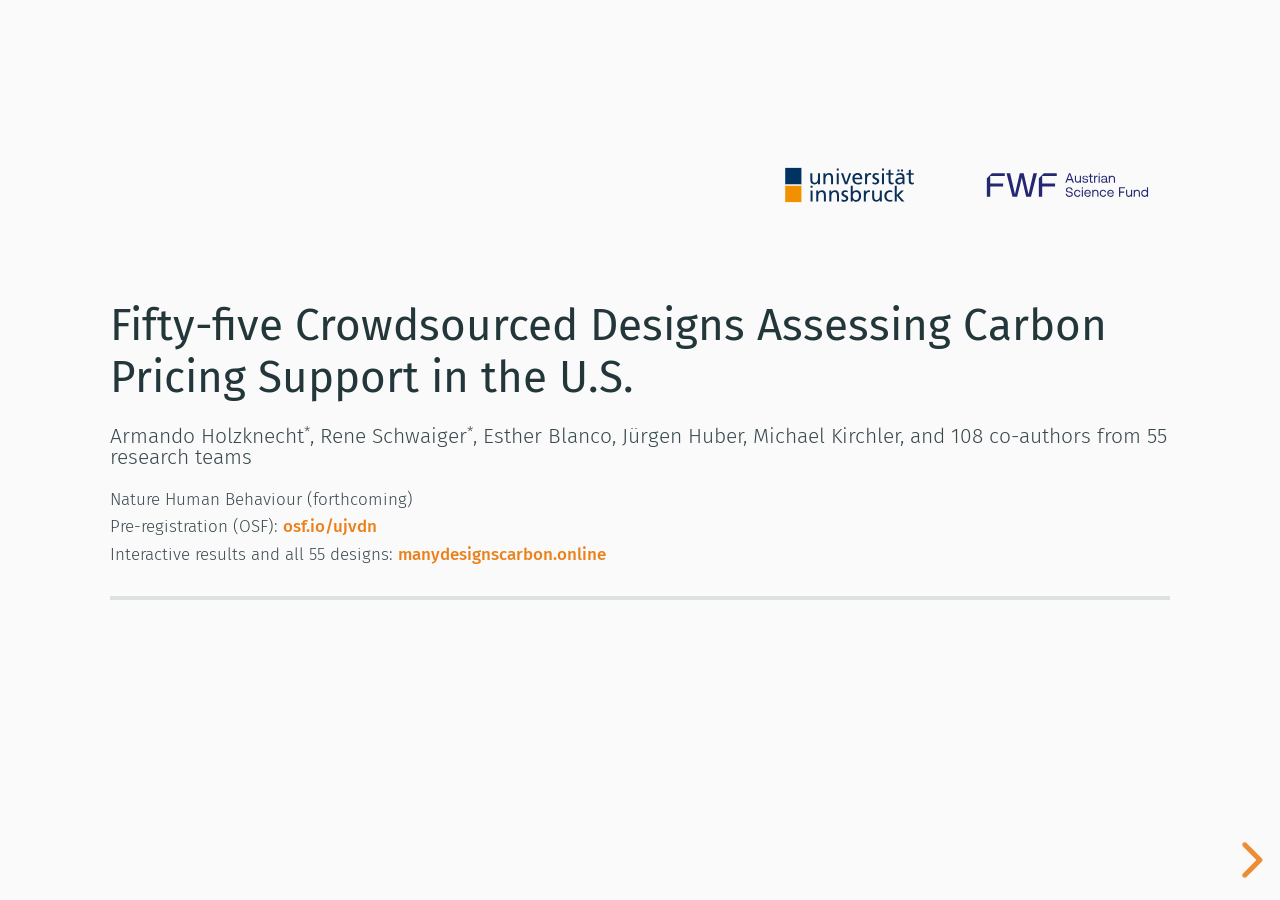
==== commit 4316e88f: "Carbon-pricing deck: drop title slide, add UIBK and FWF logos, date in footer Co-Authored-By: Claude" ====
--- a/talks/2026-11-carbon-pricing/index.html
+++ b/talks/2026-11-carbon-pricing/index.html
@@ -15,31 +15,15 @@
 <div class="reveal">
   <div class="slides">
 
-  <!-- ============ TITLE ============ -->
-  <section data-no-chrome data-fig="title-deco">
-    <div class="title-slide">
-      <div class="title-deco figmount"></div>
-      <div class="t-logo"><img src="assets/logos/uibk.svg" alt="University of Innsbruck"></div>
-      <div class="title-main">
-        <h1>Carbon pricing projects</h1>
-        <div class="title-rule"></div>
-        <div class="title-sub">November 2026</div>
-        <div class="title-author">Armando Holzknecht</div>
-        <div class="title-inst">Department of Banking and Finance, University of Innsbruck</div>
-      </div>
-    </div>
-    <aside class="notes">
-      Two projects on public support for carbon pricing: a many-designs study with 55 behavioral interventions on real-world
-      support for carbon pricing in the U.S., and two preregistered studies on the Austrian Klimabonus, a salient carbon
-      dividend, before and after its abolition.
-    </aside>
-  </section>
-
   <!-- ==================== PART 1 · MANYDESIGNSCARBON ==================== -->
   <!-- Source: the ManyDesignsCarbon deck in I:\Projects\MDC\_Presentation\reveal (slide text kept, frame titles as names,
        figures run unchanged through js/mdc-bridge.js) -->
   <section id="p1" data-no-chrome>
     <div class="section-slide p1">
+      <div class="sec-logos">
+        <img src="assets/logos/uibk.svg" alt="University of Innsbruck">
+        <img src="assets/logos/fwf-new.svg" alt="Austrian Science Fund (FWF)" onerror="this.onerror=null;this.src='assets/logos/fwf-classic.svg'">
+      </div>
       <h1>Fifty-five Crowdsourced Designs Assessing Carbon Pricing Support in the U.S.</h1>
       <div class="sec-authors">Armando Holzknecht<sup>*</sup>, Rene Schwaiger<sup>*</sup>, Esther Blanco, Jürgen Huber, Michael Kirchler, and 108 co-authors from 55 research teams</div>
       <div class="sec-links">
@@ -580,7 +564,7 @@
   </div><!-- /.slides -->
   <div class="deck-header"></div>
   <div class="deck-footer">
-    <span class="ft-title">Armando Holzknecht · Carbon pricing projects</span>
+    <span class="ft-title">Armando Holzknecht · Carbon pricing projects · November 2026</span>
     <span class="ft-page"></span>
   </div>
 </div><!-- /.reveal -->
@@ -589,7 +573,6 @@
 <script src="js/data.js"></script>
 <script src="js/mdc-core.js"></script>
 <script src="js/mdc-data.js"></script>
-<script src="js/figures/deco.js"></script>
 <script src="js/figures/co2_policy.js"></script>
 <script src="js/figures/co2_fig1.js"></script>
 <script src="js/figures/co2_heat.js"></script>
@@ -608,7 +591,7 @@
 <script src="lib/reveal.js"></script>
 <script src="lib/plugin/notes/notes.js"></script>
 <script>
-  var DECK_TITLE = 'Armando Holzknecht · Carbon pricing projects';
+  var DECK_TITLE = 'Armando Holzknecht · Carbon pricing projects · November 2026';
   var SNAP = /snapshot=1/.test(location.search);
   var QA = (location.search.match(/qa=(\d+)/) || [])[1];
   if (QA != null) PSD.qaStatic = true;
--- a/talks/2026-11-carbon-pricing/css/theme.css
+++ b/talks/2026-11-carbon-pricing/css/theme.css
@@ -318,3 +318,6 @@
 .qr-lab{font-size:.6em;line-height:1.45;color:var(--ink-soft);}
 .qr-lab a{font-weight:500;}
 .qr-lab .fund{font-size:.85em;color:var(--muted);}
+/* logos on the opening section slide */
+.section-slide .sec-logos{position:absolute;right:84px;top:64px;display:flex;align-items:center;gap:40px;}
+.section-slide .sec-logos img{height:62px;width:auto;}
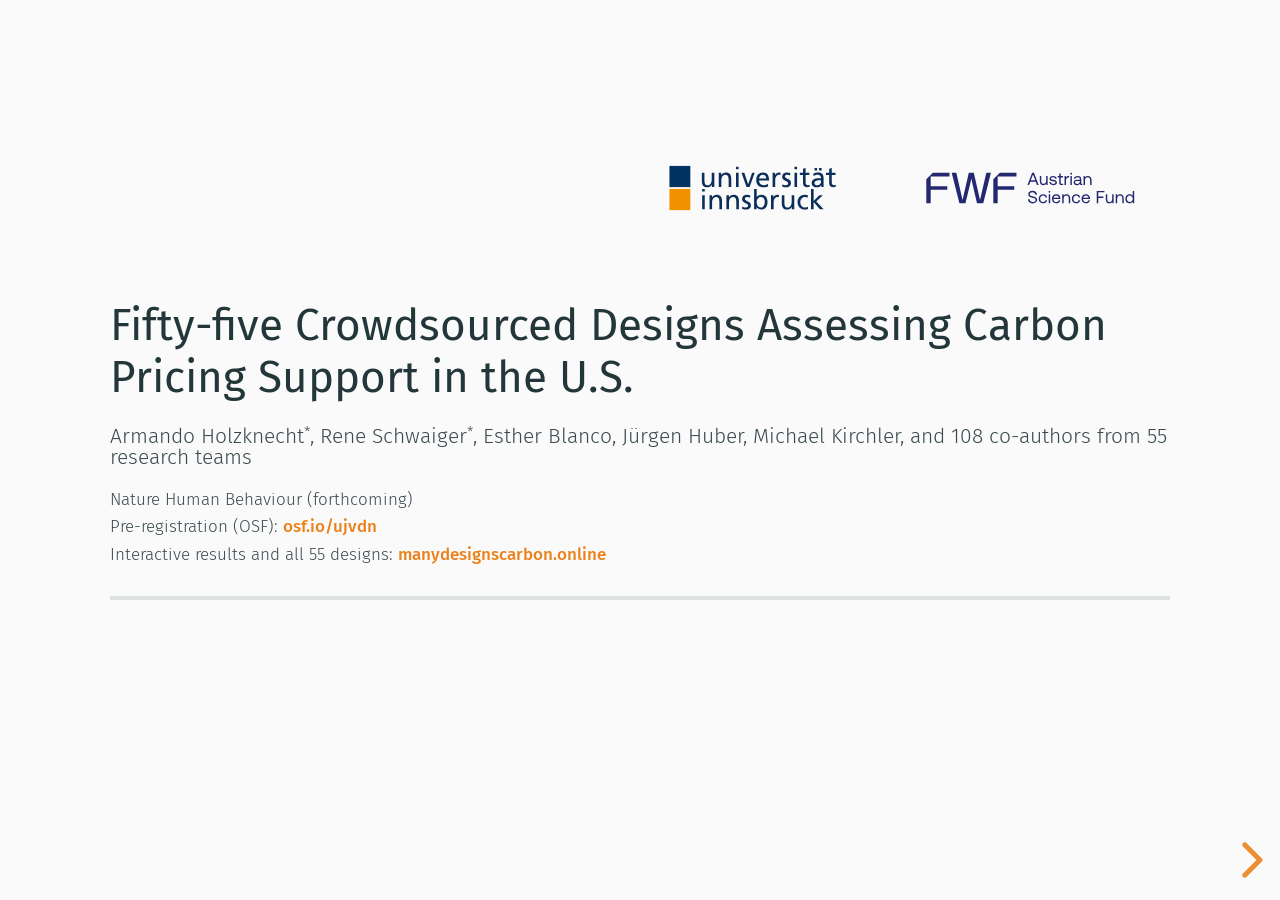
==== commit 2c0b5c62: "Carbon-pricing deck: remove e-mail from thank-you slide Co-Authored-By: Claude Opus 5.5 <noreply@ant" ====
--- a/talks/2026-11-carbon-pricing/index.html
+++ b/talks/2026-11-carbon-pricing/index.html
@@ -218,6 +218,10 @@
   <!-- Source: Schwaiger, Benda, Blanco, Holzknecht, Huber & Kirchler (slides and notes verbatim from the earlier deck) -->
   <section id="p2" data-no-chrome>
     <div class="section-slide p2">
+      <div class="sec-logos">
+        <img src="assets/logos/uibk.svg" alt="University of Innsbruck">
+        <img src="assets/logos/fwf-new.svg" alt="Austrian Science Fund (FWF)" onerror="this.onerror=null;this.src='assets/logos/fwf-classic.svg'">
+      </div>
       <h1>Salient carbon dividends are not enough to generate widespread support for carbon pricing</h1>
       <div class="sec-authors">Rene Schwaiger, Julian Benda, Esther Blanco, Armando Holzknecht, Juergen Huber, Michael Kirchler</div>
       <div class="sec-links">
@@ -372,7 +376,7 @@
   </section>
 
   <!-- 9 · Fig 2 -->
-  <section data-fig="co2-fig2">
+  <section data-fig="co2-fig2" data-fig-opts='{"drop":["Q3"]}'>
     <div class="frame">
       <div class="frametitle"><h2>Policy knowledge</h2><div class="ftprog"><span></span></div></div>
       <div class="framebody">
@@ -381,16 +385,15 @@
     </div>
     <div class="fragment" data-figstep="1" style="display:none"></div>
     <div class="fragment" data-figstep="2" style="display:none"></div>
-    <div class="fragment" data-figstep="3" style="display:none"></div>
-    <aside class="notes">
-      One quadrant per click. Complete response distributions; dark outlines mark the response coded as correct in each
+    <aside class="notes">
+      One quadrant per click (Q3 of the paper's figure, receipt of a Klimabonus in 2025, is left out). Complete response distributions; dark outlines mark the response coded as correct in each
       study, which differs for revenue use because the Klimabonus was abolished. After each question, participants received
       a brief clarification of the correct answer.
       Baseline: 72.6% knew that Austria levied a carbon tax, so about 1 in 4 residents did not know they had been paying a
       carbon tax in place since 2022. Only 13.9% correctly identified the use of its revenues to be a dividend. After being
       told that revenues fund the dividend, 33.9% identified the payment channel (additional Study 1 question).
-      Early 2026: 71.4% knew the tax existed; 33.6% correctly identified the general government budget; 59.4% correctly
-      reported no Klimabonus in 2025 while 25.2% believed they had received one; 56.9% correctly expected none in 2026.
+      Early 2026: 71.4% knew the tax existed; 33.6% correctly identified the general government budget; 56.9% correctly expected
+      no Klimabonus in 2026.
     </aside>
   </section>
 
@@ -506,7 +509,6 @@
   <section data-no-chrome>
     <div class="standout-slide">
       <h1>Thank you</h1>
-      <div class="so-sub">armando.holzknecht@uibk.ac.at</div>
       <div class="so-lic">Slides licensed under <a href="https://creativecommons.org/licenses/by/4.0/">CC BY 4.0</a> · prepared with the help of AI (Claude, Anthropic)</div>
     </div>
   </section>
@@ -564,7 +566,7 @@
   </div><!-- /.slides -->
   <div class="deck-header"></div>
   <div class="deck-footer">
-    <span class="ft-title">Armando Holzknecht · Carbon pricing projects · November 2026</span>
+    <span class="ft-title">November 2026</span>
     <span class="ft-page"></span>
   </div>
 </div><!-- /.reveal -->
@@ -591,7 +593,7 @@
 <script src="lib/reveal.js"></script>
 <script src="lib/plugin/notes/notes.js"></script>
 <script>
-  var DECK_TITLE = 'Armando Holzknecht · Carbon pricing projects · November 2026';
+  var DECK_TITLE = 'November 2026';
   var SNAP = /snapshot=1/.test(location.search);
   var QA = (location.search.match(/qa=(\d+)/) || [])[1];
   if (QA != null) PSD.qaStatic = true;
--- a/talks/2026-11-carbon-pricing/css/theme.css
+++ b/talks/2026-11-carbon-pricing/css/theme.css
@@ -319,5 +319,5 @@
 .qr-lab a{font-weight:500;}
 .qr-lab .fund{font-size:.85em;color:var(--muted);}
 /* logos on the opening section slide */
-.section-slide .sec-logos{position:absolute;right:84px;top:64px;display:flex;align-items:center;gap:40px;}
-.section-slide .sec-logos img{height:62px;width:auto;}
+.section-slide .sec-logos{position:absolute;right:84px;top:58px;display:flex;align-items:center;gap:48px;}
+.section-slide .sec-logos img{height:80px;width:auto;}
